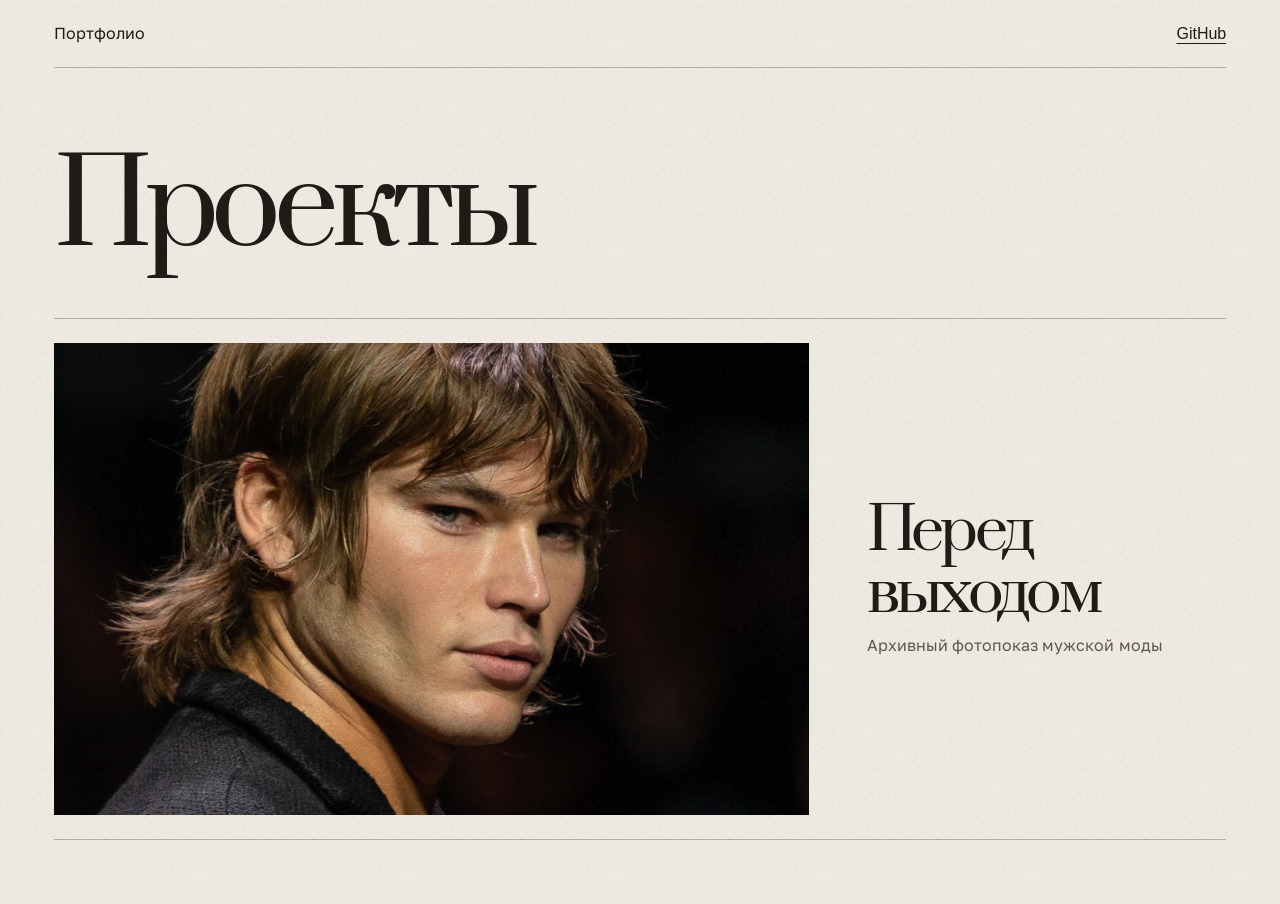
==== docs/index.html @ 4813a3ff "Add portfolio and first project" ====
<!doctype html>
<html lang="ru">
<head>
  <meta charset="utf-8">
  <meta name="viewport" content="width=device-width, initial-scale=1">
  <meta name="theme-color" content="#eee9e0">
  <meta name="description" content="Портфолио веб-проектов egork9914-cyber. Перед выходом — архивный фотопоказ.">
  <title>Портфолио — egork9914-cyber</title>
  <link rel="stylesheet" href="portfolio.css">
  <link rel="icon" href="pered-vyhodom/assets/mark.png" type="image/png">
  <link rel="license" href="pered-vyhodom/assets/photos/CREDITS.txt" title="Лицензии фотографий">
</head>
<body>
  <header class="shell masthead">
    <span>Портфолио</span>
    <a href="https://github.com/egork9914-cyber">GitHub <span class="visually-hidden">egork9914-cyber</span></a>
  </header>
  <main class="shell">
    <h1>Проекты</h1>
    <article>
      <a class="work" href="pered-vyhodom/">
        <img src="pered-vyhodom/assets/photos/jordan-barrett.webp" alt="" width="1280" height="1600" fetchpriority="high">
        <div class="work-copy">
          <h2>Перед выходом</h2>
          <p>Архивный фотопоказ мужской моды</p>
        </div>
      </a>
    </article>
  </main>
</body>
</html>
---- docs/portfolio.css ----
@font-face {
  font-family: Prata;
  src: url("pered-vyhodom/assets/fonts/prata-cyrillic.woff2") format("woff2");
  font-display: swap;
  unicode-range: U+0301,U+0400-045F,U+0490-0491,U+04B0-04B1,U+2116;
}
@font-face {
  font-family: "Golos Text";
  src: url("pered-vyhodom/assets/fonts/golos-cyrillic.woff2") format("woff2");
  font-display: swap;
  unicode-range: U+0301,U+0400-045F,U+0490-0491,U+04B0-04B1,U+2116;
}
:root {
  color-scheme: light;
  --ink: #201b17;
  --paper: #eee9e0;
  --rule: #b6aca0;
  --serif: Prata, Georgia, serif;
  --sans: "Golos Text", Arial, sans-serif;
}
* { box-sizing: border-box; }
body { margin: 0; color: var(--ink); background: var(--paper) url("pered-vyhodom/assets/paper.webp"); font: 1rem/1.5 var(--sans); }
.shell { width: min(calc(100% - clamp(2.25rem, 8.4vw, 9rem)), 83rem); margin-inline: auto; }
.masthead { min-height: 4.25rem; display: flex; justify-content: space-between; align-items: center; border-bottom: 1px solid var(--rule); gap: 1rem; }
.masthead a { display: inline-flex; align-items: center; min-height: 44px; }
a { color: inherit; text-underline-offset: .23em; }
a:focus-visible { outline: 2px solid #87372a; outline-offset: 5px; }
main { padding: clamp(2.2rem, 6vw, 5.65rem) 0 4rem; }
h1, h2, p { margin: 0; }
h1, h2 { font-family: var(--serif); font-weight: 400; letter-spacing: -.062em; }
h1 { font-size: clamp(3.2rem, 9vw, 9rem); line-height: 1.06; margin-bottom: clamp(1.65rem, 4vw, 3.7rem); }
.work {
  display: grid;
  grid-template-columns: minmax(0, 2.1fr) minmax(0, 1fr);
  align-items: center;
  gap: clamp(1.1rem, 4.5vw, 4.4rem);
  padding-block: clamp(.8rem, 2vw, 1.5rem);
  border-block: 1px solid var(--rule);
  text-decoration: none;
}
.work img { width: 100%; height: auto; aspect-ratio: 8 / 5; object-fit: cover; object-position: center 29%; display: block; }
.work h2 { font-size: clamp(1.95rem, 4.6vw, 4.4rem); line-height: 1.05; text-wrap: balance; }
.work p { margin-top: .65rem; color: #60564e; }
.work:hover h2 { text-decoration: underline; text-decoration-thickness: 1px; text-underline-offset: .14em; }
.visually-hidden { position: absolute; width: 1px; height: 1px; overflow: hidden; clip-path: inset(50%); white-space: nowrap; }
@media (max-width: 680px) {
  .work { grid-template-columns: minmax(0, 1fr); align-items: start; }
  .work p { margin-top: .35rem; }
}
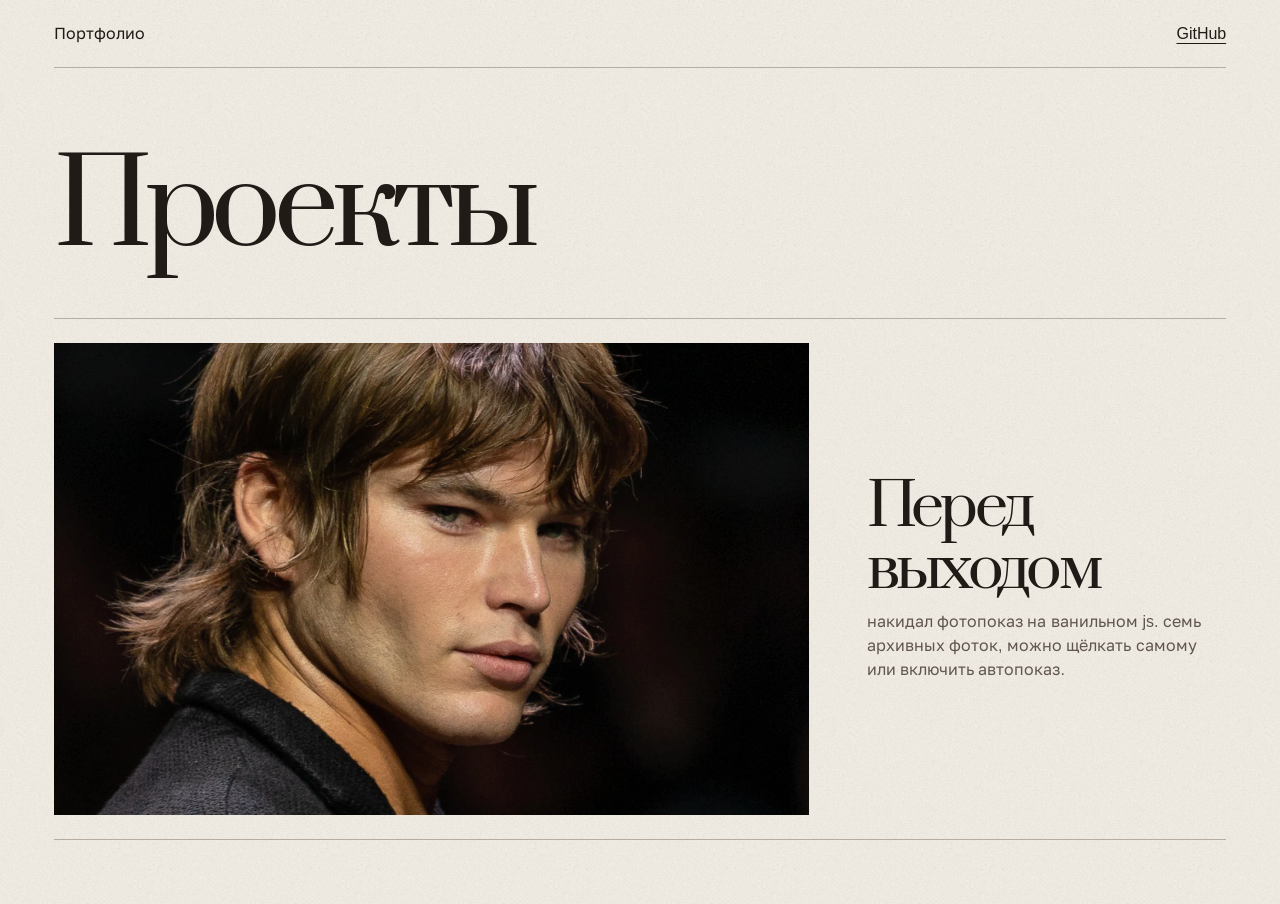
==== commit a2ec2f94: "Rewrite first project description" ====
--- a/docs/index.html
+++ b/docs/index.html
@@ -22,7 +22,7 @@
         <img src="pered-vyhodom/assets/photos/jordan-barrett.webp" alt="" width="1280" height="1600" fetchpriority="high">
         <div class="work-copy">
           <h2>Перед выходом</h2>
-          <p>Архивный фотопоказ мужской моды</p>
+          <p>накидал фотопоказ на ванильном js. семь архивных фоток, можно щёлкать самому или включить автопоказ.</p>
         </div>
       </a>
     </article>
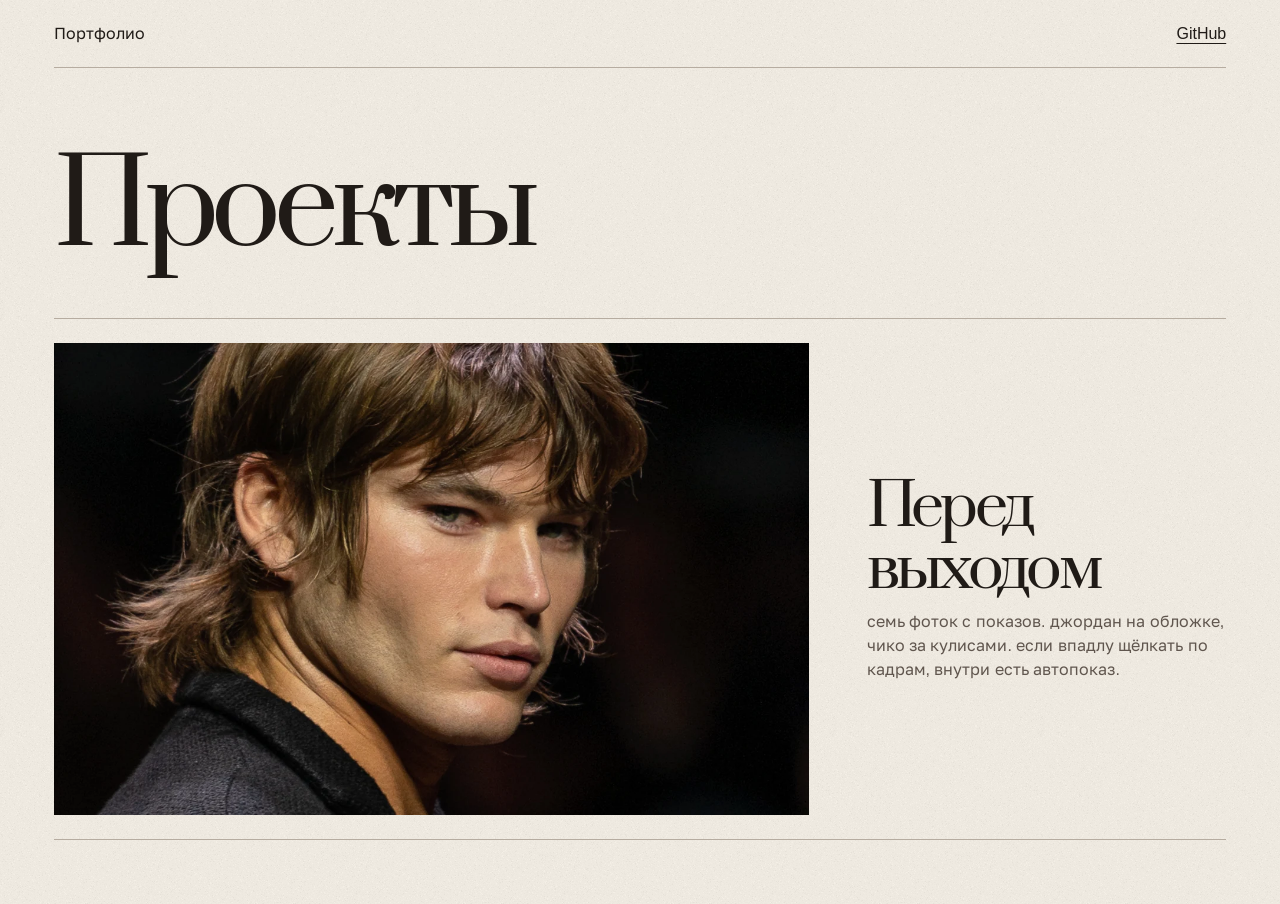
==== commit e8c4448c: "Give the first project a more personal description" ====
--- a/docs/index.html
+++ b/docs/index.html
@@ -22,7 +22,7 @@
         <img src="pered-vyhodom/assets/photos/jordan-barrett.webp" alt="" width="1280" height="1600" fetchpriority="high">
         <div class="work-copy">
           <h2>Перед выходом</h2>
-          <p>накидал фотопоказ на ванильном js. семь архивных фоток, можно щёлкать самому или включить автопоказ.</p>
+          <p>семь фоток с показов. джордан на обложке, чико за кулисами. если впадлу щёлкать по кадрам, внутри есть автопоказ.</p>
         </div>
       </a>
     </article>
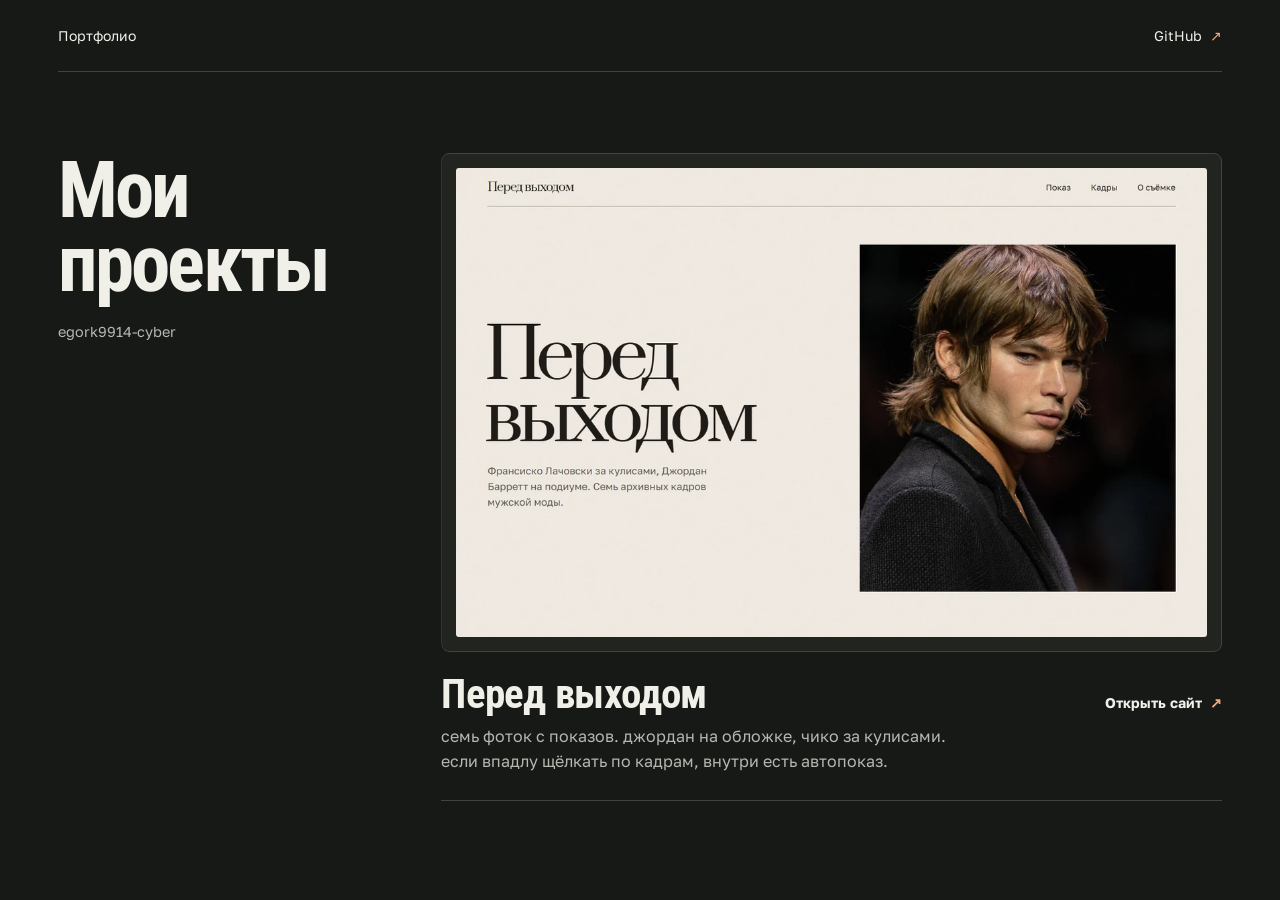
==== commit 96797c78: "Give the portfolio its own visual identity" ====
--- a/docs/index.html
+++ b/docs/index.html
@@ -3,29 +3,45 @@
 <head>
   <meta charset="utf-8">
   <meta name="viewport" content="width=device-width, initial-scale=1">
-  <meta name="theme-color" content="#eee9e0">
-  <meta name="description" content="Портфолио веб-проектов egork9914-cyber. Перед выходом — архивный фотопоказ.">
+  <meta name="theme-color" content="#171917">
+  <meta name="description" content="Веб-проекты egork9914-cyber.">
   <title>Портфолио — egork9914-cyber</title>
-  <link rel="stylesheet" href="portfolio.css">
-  <link rel="icon" href="pered-vyhodom/assets/mark.png" type="image/png">
+  <link rel="stylesheet" href="portfolio.css?v=2">
+  <link rel="icon" href="assets/portfolio-mark.png" type="image/png">
   <link rel="license" href="pered-vyhodom/assets/photos/CREDITS.txt" title="Лицензии фотографий">
 </head>
 <body>
   <header class="shell masthead">
-    <span>Портфолио</span>
-    <a href="https://github.com/egork9914-cyber">GitHub <span class="visually-hidden">egork9914-cyber</span></a>
+    <details class="easter-egg">
+      <summary>Портфолио</summary>
+      <figure>
+        <a href="https://commons.wikimedia.org/wiki/File:Sam_Altman_CropEdit_James_Tamim.jpg" title="Фото Steve Jennings / Getty Images для TechCrunch · CC BY 2.0 · ч/б">
+          <img src="assets/sam-altman.jpg" alt="Сэм Альтмен" width="500" height="500" loading="lazy" decoding="async">
+        </a>
+        <figcaption>сдавайте плашки.</figcaption>
+      </figure>
+    </details>
+    <a class="profile" href="https://github.com/egork9914-cyber" aria-label="Профиль egork9914-cyber на GitHub">GitHub <span aria-hidden="true">↗</span></a>
   </header>
-  <main class="shell">
-    <h1>Проекты</h1>
-    <article>
-      <a class="work" href="pered-vyhodom/">
-        <img src="pered-vyhodom/assets/photos/jordan-barrett.webp" alt="" width="1280" height="1600" fetchpriority="high">
-        <div class="work-copy">
-          <h2>Перед выходом</h2>
-          <p>семь фоток с показов. джордан на обложке, чико за кулисами. если впадлу щёлкать по кадрам, внутри есть автопоказ.</p>
-        </div>
-      </a>
-    </article>
+  <main class="shell portfolio" aria-labelledby="portfolio-title">
+    <div class="portfolio-heading">
+      <h1 id="portfolio-title"><span>Мои</span> <span>проекты</span></h1>
+      <p class="owner">egork9914-cyber</p>
+    </div>
+    <div class="projects">
+      <article>
+        <a class="work" href="pered-vyhodom/" aria-labelledby="pered-vyhodom-title pered-vyhodom-action" aria-describedby="pered-vyhodom-description">
+          <div class="work-preview">
+            <img src="assets/pered-vyhodom-cover.webp" alt="" width="1120" height="700" fetchpriority="high">
+          </div>
+          <div class="work-copy">
+            <h2 id="pered-vyhodom-title">Перед выходом</h2>
+            <span class="work-action" id="pered-vyhodom-action">Открыть сайт <span aria-hidden="true">↗</span></span>
+            <p class="work-description" id="pered-vyhodom-description">семь фоток с показов. джордан на обложке, чико за кулисами. если впадлу щёлкать по кадрам, внутри есть автопоказ.</p>
+          </div>
+        </a>
+      </article>
+    </div>
   </main>
 </body>
 </html>
--- a/docs/portfolio.css
+++ b/docs/portfolio.css
@@ -1,49 +1,159 @@
 @font-face {
-  font-family: Prata;
-  src: url("pered-vyhodom/assets/fonts/prata-cyrillic.woff2") format("woff2");
+  font-family: "Roboto Condensed";
+  src: url("pered-vyhodom/assets/fonts/roboto-condensed-cyrillic.woff2") format("woff2");
+  font-weight: 700;
   font-display: swap;
   unicode-range: U+0301,U+0400-045F,U+0490-0491,U+04B0-04B1,U+2116;
 }
 @font-face {
   font-family: "Golos Text";
   src: url("pered-vyhodom/assets/fonts/golos-cyrillic.woff2") format("woff2");
+  font-weight: 400 700;
   font-display: swap;
   unicode-range: U+0301,U+0400-045F,U+0490-0491,U+04B0-04B1,U+2116;
 }
+@font-face {
+  font-family: "Golos Text";
+  src: url("pered-vyhodom/assets/fonts/golos-latin.woff2") format("woff2");
+  font-weight: 400 700;
+  font-display: swap;
+  unicode-range: U+0000-00FF,U+2000-206F,U+20AC,U+2122,U+2191,U+2193,U+2212,U+2215,U+FEFF,U+FFFD;
+}
+
 :root {
-  color-scheme: light;
-  --ink: #201b17;
-  --paper: #eee9e0;
-  --rule: #b6aca0;
-  --serif: Prata, Georgia, serif;
-  --sans: "Golos Text", Arial, sans-serif;
+  color-scheme: dark;
+  --background: #171917;
+  --foreground: #f0f0e9;
+  --muted: #b5b8b0;
+  --line: #40443d;
+  --surface: #22251f;
+  --accent: #f1ad84;
+  --display: "Roboto Condensed", "Arial Narrow", Arial, sans-serif;
+  --body: "Golos Text", Arial, sans-serif;
 }
 * { box-sizing: border-box; }
-body { margin: 0; color: var(--ink); background: var(--paper) url("pered-vyhodom/assets/paper.webp"); font: 1rem/1.5 var(--sans); }
-.shell { width: min(calc(100% - clamp(2.25rem, 8.4vw, 9rem)), 83rem); margin-inline: auto; }
-.masthead { min-height: 4.25rem; display: flex; justify-content: space-between; align-items: center; border-bottom: 1px solid var(--rule); gap: 1rem; }
-.masthead a { display: inline-flex; align-items: center; min-height: 44px; }
-a { color: inherit; text-underline-offset: .23em; }
-a:focus-visible { outline: 2px solid #87372a; outline-offset: 5px; }
-main { padding: clamp(2.2rem, 6vw, 5.65rem) 0 4rem; }
-h1, h2, p { margin: 0; }
-h1, h2 { font-family: var(--serif); font-weight: 400; letter-spacing: -.062em; }
-h1 { font-size: clamp(3.2rem, 9vw, 9rem); line-height: 1.06; margin-bottom: clamp(1.65rem, 4vw, 3.7rem); }
-.work {
+::selection { color: var(--background); background: var(--accent); }
+body { margin: 0; color: var(--foreground); background: var(--background); font: 1rem/1.55 var(--body); }
+h1, h2, p, figure { margin: 0; }
+a { color: inherit; text-underline-offset: .22em; }
+a:focus-visible, summary:focus-visible { outline: 2px solid var(--accent); outline-offset: 5px; }
+
+.shell {
+  width: min(calc(100% - clamp(2.25rem, 9vw, 10rem)), 82rem);
+  margin-inline: auto;
+}
+.masthead {
+  display: flex;
+  align-items: center;
+  justify-content: space-between;
+  gap: 1rem;
+  min-height: 4.5rem;
+  border-bottom: 1px solid var(--line);
+  font-size: .875rem;
+}
+.profile, .easter-egg summary {
+  display: inline-flex;
+  align-items: center;
+  min-height: 44px;
+}
+.profile { gap: .5rem; text-decoration: none; }
+.profile span, .work-action span { color: var(--accent); }
+.profile:hover, .easter-egg summary:hover { color: var(--accent); }
+
+.portfolio {
   display: grid;
-  grid-template-columns: minmax(0, 2.1fr) minmax(0, 1fr);
+  grid-template-columns: minmax(11rem, .86fr) minmax(0, 2.1fr);
+  column-gap: clamp(2rem, 5vw, 5rem);
+  padding-block: clamp(3.25rem, 6.3vw, 6.3rem) 4.5rem;
+}
+.portfolio-heading h1 {
+  font: 700 clamp(3.25rem, 6.15vw, 5.75rem)/.94 var(--display);
+  letter-spacing: -.035em;
+}
+.portfolio-heading h1 span { display: block; }
+.owner { margin-top: 1.3rem; color: var(--muted); font-size: .9rem; }
+.projects { display: grid; gap: 2.75rem; min-width: 0; }
+
+.work { display: block; text-decoration: none; }
+.work-preview {
+  padding: clamp(.375rem, 1.1vw, .9rem);
+  overflow: hidden;
+  border: 1px solid var(--line);
+  border-radius: .5rem;
+  background: var(--surface);
+}
+.work-preview img {
+  display: block;
+  width: 100%;
+  height: auto;
+  border-radius: .1875rem;
+}
+.work-copy {
+  display: grid;
+  grid-template-columns: minmax(0, 1fr) auto;
+  align-items: baseline;
+  gap: .6rem 1.4rem;
+  padding-block: 1.35rem 1.65rem;
+  border-bottom: 1px solid var(--line);
+}
+.work h2 {
+  font: 700 clamp(1.85rem, 3.2vw, 3.05rem)/1 var(--display);
+  letter-spacing: -.022em;
+}
+.work-description { grid-column: 1 / -1; max-width: 52ch; color: var(--muted); }
+.work-action {
+  display: inline-flex;
   align-items: center;
-  gap: clamp(1.1rem, 4.5vw, 4.4rem);
-  padding-block: clamp(.8rem, 2vw, 1.5rem);
-  border-block: 1px solid var(--rule);
-  text-decoration: none;
+  gap: .55rem;
+  font-weight: 700;
+  font-size: .875rem;
+  white-space: nowrap;
 }
-.work img { width: 100%; height: auto; aspect-ratio: 8 / 5; object-fit: cover; object-position: center 29%; display: block; }
-.work h2 { font-size: clamp(1.95rem, 4.6vw, 4.4rem); line-height: 1.05; text-wrap: balance; }
-.work p { margin-top: .65rem; color: #60564e; }
-.work:hover h2 { text-decoration: underline; text-decoration-thickness: 1px; text-underline-offset: .14em; }
-.visually-hidden { position: absolute; width: 1px; height: 1px; overflow: hidden; clip-path: inset(50%); white-space: nowrap; }
-@media (max-width: 680px) {
-  .work { grid-template-columns: minmax(0, 1fr); align-items: start; }
-  .work p { margin-top: .35rem; }
+.work:hover .work-action, .work:focus-visible .work-action { color: var(--accent); }
+
+.easter-egg { position: relative; }
+.easter-egg summary { cursor: pointer; list-style: none; -webkit-tap-highlight-color: #f1ad8424; }
+.easter-egg summary::-webkit-details-marker { display: none; }
+.easter-egg figure {
+  position: absolute;
+  z-index: 1;
+  top: calc(100% + .35rem);
+  left: 0;
+  width: min(13.25rem, calc(100vw - 2.25rem));
+  padding: .5rem;
+  border: 1px solid var(--line);
+  background: var(--surface);
 }
+.easter-egg figure a { display: block; }
+.easter-egg img { display: block; width: 100%; height: auto; filter: grayscale(1); }
+.easter-egg figcaption { padding: .45rem .1rem .1rem; }
+
+@media (prefers-reduced-motion: no-preference) {
+  .work-preview { animation: preview-in .55s cubic-bezier(.16, 1, .3, 1) both; }
+  .work-preview img, .work-action span { transition: transform .42s cubic-bezier(.16, 1, .3, 1); }
+  @keyframes preview-in {
+    from { clip-path: inset(0 0 14% 0 round .5rem); }
+    to { clip-path: inset(0 round .5rem); }
+  }
+}
+@media (hover: hover) and (prefers-reduced-motion: no-preference) {
+  .work:hover .work-preview img { transform: scale(1.02); }
+  .work:hover .work-action span { transform: translate(.15rem, -.15rem); }
+}
+@media (max-width: 760px) {
+  .masthead { min-height: 3.75rem; }
+  .portfolio {
+    grid-template-columns: minmax(0, 1fr);
+    row-gap: 2rem;
+    padding-block: 2.65rem 3.5rem;
+  }
+  .portfolio-heading h1 { font-size: clamp(2.85rem, 12vw, 5rem); }
+  .portfolio-heading h1 span { display: inline; }
+  .owner { margin-top: .7rem; }
+  .work-copy { padding-block: 1rem 1.2rem; gap: .6rem 1rem; }
+}
+@media (max-width: 380px) {
+  .work-copy { grid-template-columns: minmax(0, 1fr); }
+  .work-description { grid-row: 2; }
+  .work-action { grid-row: 3; margin-top: .15rem; }
+}
